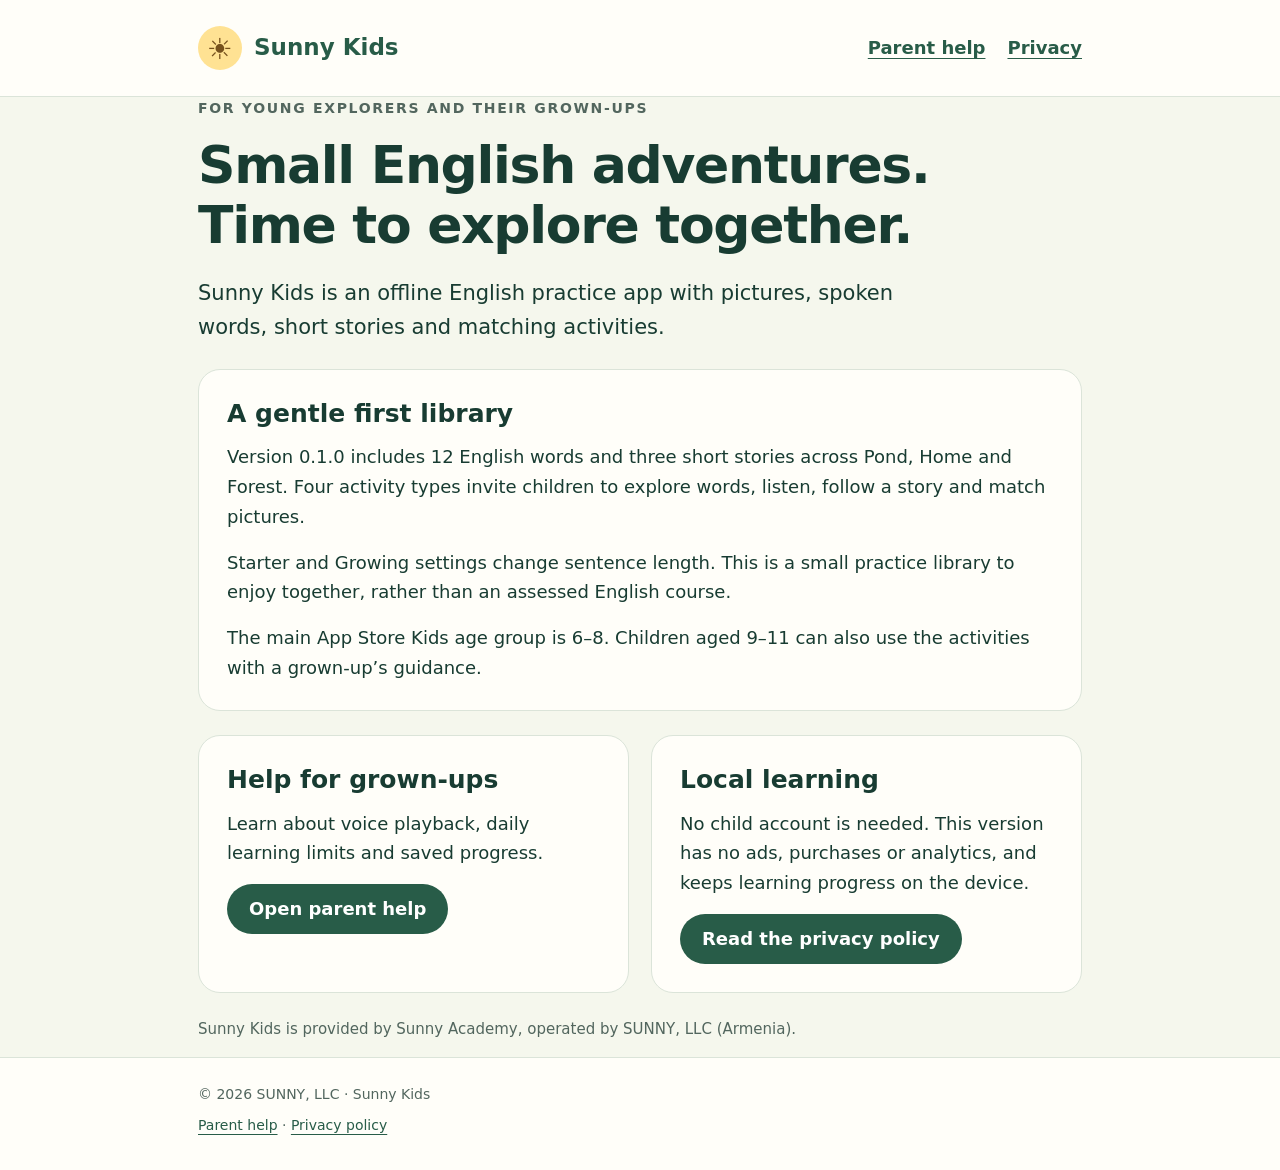
==== index.html @ bbb5a146 "Publish Sunny Kids privacy and parent support pages" ====
<!doctype html>
<html lang="en">
<head><meta charset="utf-8"><meta name="viewport" content="width=device-width,initial-scale=1"><meta name="description" content="Sunny Kids: a small offline English practice library for children, with parent help and a clear privacy policy."><title>Sunny Kids · English adventures</title><link rel="stylesheet" href="styles.css"></head>
<body>
<a class="skip" href="#main">Skip to content</a>
<header><div class="wrap header"><a class="brand" href="./"><span class="sun" aria-hidden="true">☀</span>Sunny Kids</a><nav aria-label="Main navigation"><a href="support/">Parent help</a><a href="privacy/">Privacy</a></nav></div></header>
<main id="main" class="wrap">
<p class="eyebrow">For young explorers and their grown-ups</p>
<h1>Small English adventures.<br>Time to explore together.</h1>
<p class="intro">Sunny Kids is an offline English practice app with pictures, spoken words, short stories and matching activities.</p>
<section class="card"><h2>A gentle first library</h2><p>Version 0.1.0 includes 12 English words and three short stories across Pond, Home and Forest. Four activity types invite children to explore words, listen, follow a story and match pictures.</p><p>Starter and Growing settings change sentence length. This is a small practice library to enjoy together, rather than an assessed English course.</p><p>The main App Store Kids age group is 6–8. Children aged 9–11 can also use the activities with a grown-up’s guidance.</p></section>
<div class="grid"><section class="card"><h2>Help for grown-ups</h2><p>Learn about voice playback, daily learning limits and saved progress.</p><a class="button" href="support/">Open parent help</a></section><section class="card"><h2>Local learning</h2><p>No child account is needed. This version has no ads, purchases or analytics, and keeps learning progress on the device.</p><a class="button" href="privacy/">Read the privacy policy</a></section></div>
<p class="meta" style="margin-top:24px">Sunny Kids is provided by Sunny Academy, operated by SUNNY, LLC (Armenia).</p>
</main>
<footer><div class="wrap"><p>© 2026 SUNNY, LLC · Sunny Kids</p><p><a href="support/">Parent help</a> · <a href="privacy/">Privacy policy</a></p></div></footer>
</body></html>
---- styles.css ----
:root{color-scheme:light;--ink:#183c32;--muted:#52665e;--green:#285c48;--paper:#fffef9;--line:#dbe4d9;--sun:#ffe293}
*{box-sizing:border-box}html{scroll-behavior:smooth}body{margin:0;background:#f5f7ed;color:var(--ink);font-family:system-ui,-apple-system,BlinkMacSystemFont,"Segoe UI",sans-serif;font-size:18px;line-height:1.65}a{color:var(--green);text-underline-offset:4px}a:hover{text-decoration-thickness:2px}a:focus-visible{outline:3px solid #a16600;outline-offset:5px;border-radius:3px}.skip{position:absolute;top:-100px;left:20px;background:white;padding:12px;z-index:2}.skip:focus{top:12px}.wrap{max-width:940px;margin:auto;padding:0 28px}header{background:var(--paper);border-bottom:1px solid var(--line)}.header{display:flex;align-items:center;justify-content:space-between;gap:22px;min-height:96px;flex-wrap:wrap;padding-top:16px;padding-bottom:16px}.brand{display:flex;gap:12px;align-items:center;font-size:23px;font-weight:800;text-decoration:none}.sun{background:var(--sun);border-radius:50%;width:44px;height:44px;display:grid;place-items:center;font-size:29px;color:#76511d}nav{display:flex;gap:22px;flex-wrap:wrap}nav a{min-height:44px;display:inline-flex;align-items:center;font-weight:650}nav a[aria-current=page]{text-decoration-thickness:3px}main{padding-top:48px;padding-bottom:52px}.eyebrow{font-size:14px;text-transform:uppercase;letter-spacing:.12em;font-weight:750;color:var(--muted)}h1{font-size:clamp(34px,6vw,52px);line-height:1.15;letter-spacing:-.025em;margin:12px 0 20px}h2{font-size:25px;line-height:1.3;margin:0 0 12px}p{margin:0 0 16px}.intro{font-size:21px;max-width:740px}.meta{color:var(--muted);font-size:15px}.card{background:var(--paper);border:1px solid var(--line);border-radius:22px;padding:28px;margin-top:24px}.card p:last-child,.card ul:last-child,.card ol:last-child{margin-bottom:0}.grid{display:grid;grid-template-columns:1fr 1fr;gap:22px}.button{display:inline-flex;align-items:center;justify-content:center;min-height:48px;padding:10px 22px;border-radius:28px;background:var(--green);color:white;font-weight:700;text-decoration:none}.note{border-left:4px solid #cfa74c;padding-left:18px;color:var(--muted)}li{padding-bottom:8px}ul,ol{padding-left:25px}.contact{overflow-wrap:anywhere}footer{background:var(--paper);border-top:1px solid var(--line);padding:25px 0;color:var(--muted);font-size:14px}footer p{margin-bottom:8px}@media(max-width:600px){.wrap{padding-left:20px;padding-right:20px}.header{gap:10px}.grid{grid-template-columns:1fr;gap:0}.card{padding:22px}main{padding-top:32px}nav{gap:18px}.intro{font-size:19px}}@media(prefers-reduced-motion:reduce){html{scroll-behavior:auto}}
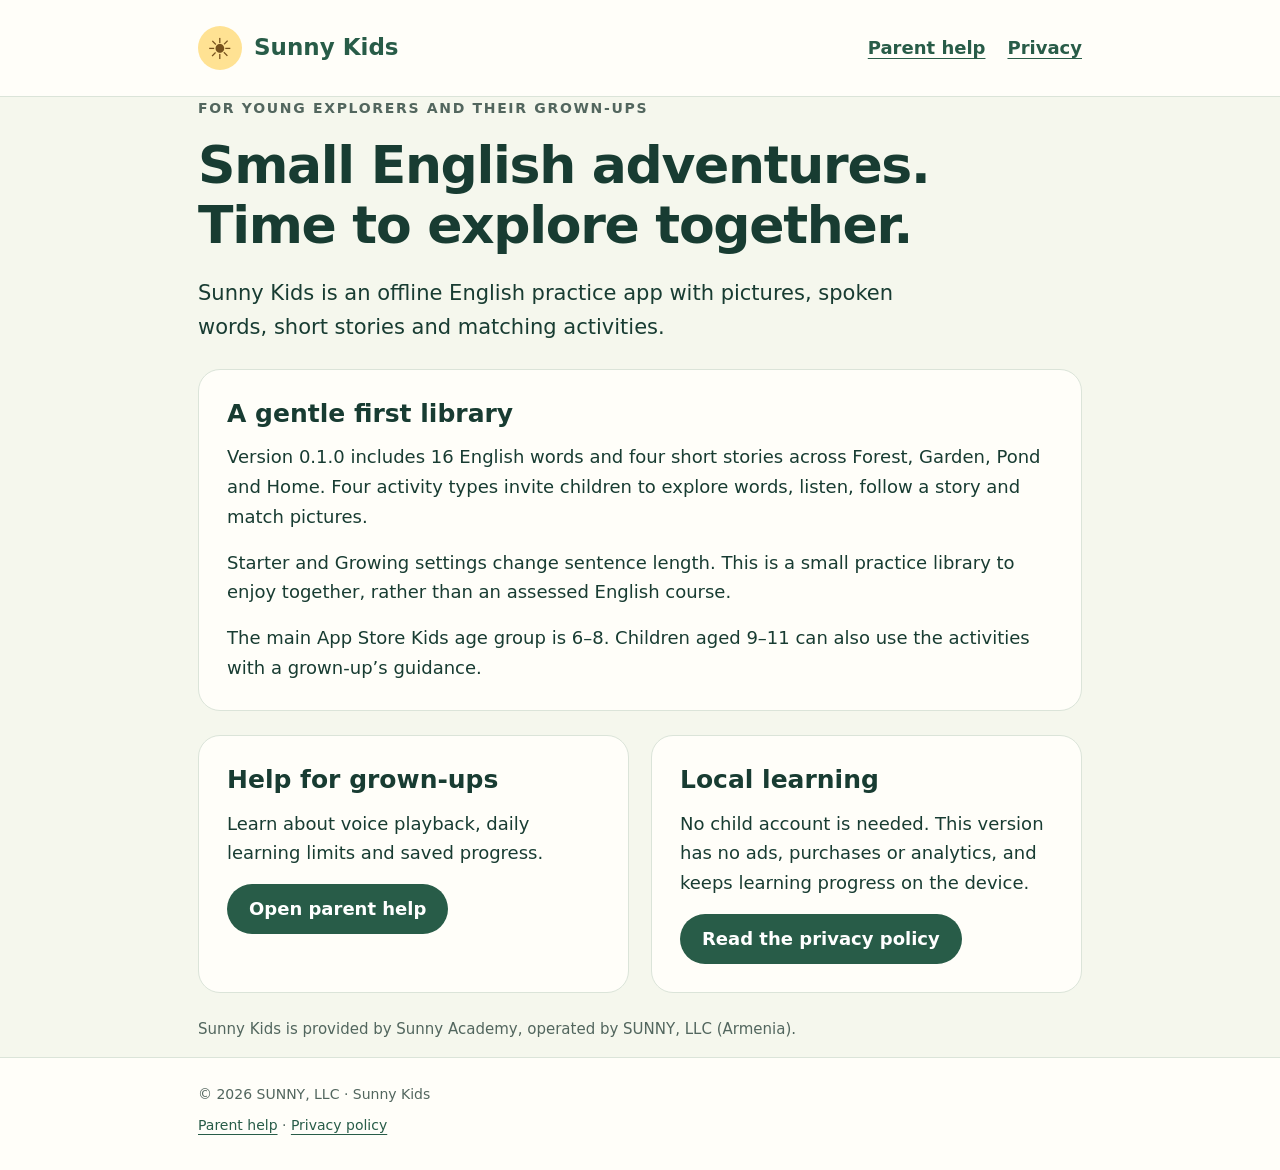
==== commit 9c5bbf47: "Describe the expanded four-world learning library" ====
--- a/index.html
+++ b/index.html
@@ -8,7 +8,7 @@
 <p class="eyebrow">For young explorers and their grown-ups</p>
 <h1>Small English adventures.<br>Time to explore together.</h1>
 <p class="intro">Sunny Kids is an offline English practice app with pictures, spoken words, short stories and matching activities.</p>
-<section class="card"><h2>A gentle first library</h2><p>Version 0.1.0 includes 12 English words and three short stories across Pond, Home and Forest. Four activity types invite children to explore words, listen, follow a story and match pictures.</p><p>Starter and Growing settings change sentence length. This is a small practice library to enjoy together, rather than an assessed English course.</p><p>The main App Store Kids age group is 6–8. Children aged 9–11 can also use the activities with a grown-up’s guidance.</p></section>
+<section class="card"><h2>A gentle first library</h2><p>Version 0.1.0 includes 16 English words and four short stories across Forest, Garden, Pond and Home. Four activity types invite children to explore words, listen, follow a story and match pictures.</p><p>Starter and Growing settings change sentence length. This is a small practice library to enjoy together, rather than an assessed English course.</p><p>The main App Store Kids age group is 6–8. Children aged 9–11 can also use the activities with a grown-up’s guidance.</p></section>
 <div class="grid"><section class="card"><h2>Help for grown-ups</h2><p>Learn about voice playback, daily learning limits and saved progress.</p><a class="button" href="support/">Open parent help</a></section><section class="card"><h2>Local learning</h2><p>No child account is needed. This version has no ads, purchases or analytics, and keeps learning progress on the device.</p><a class="button" href="privacy/">Read the privacy policy</a></section></div>
 <p class="meta" style="margin-top:24px">Sunny Kids is provided by Sunny Academy, operated by SUNNY, LLC (Armenia).</p>
 </main>
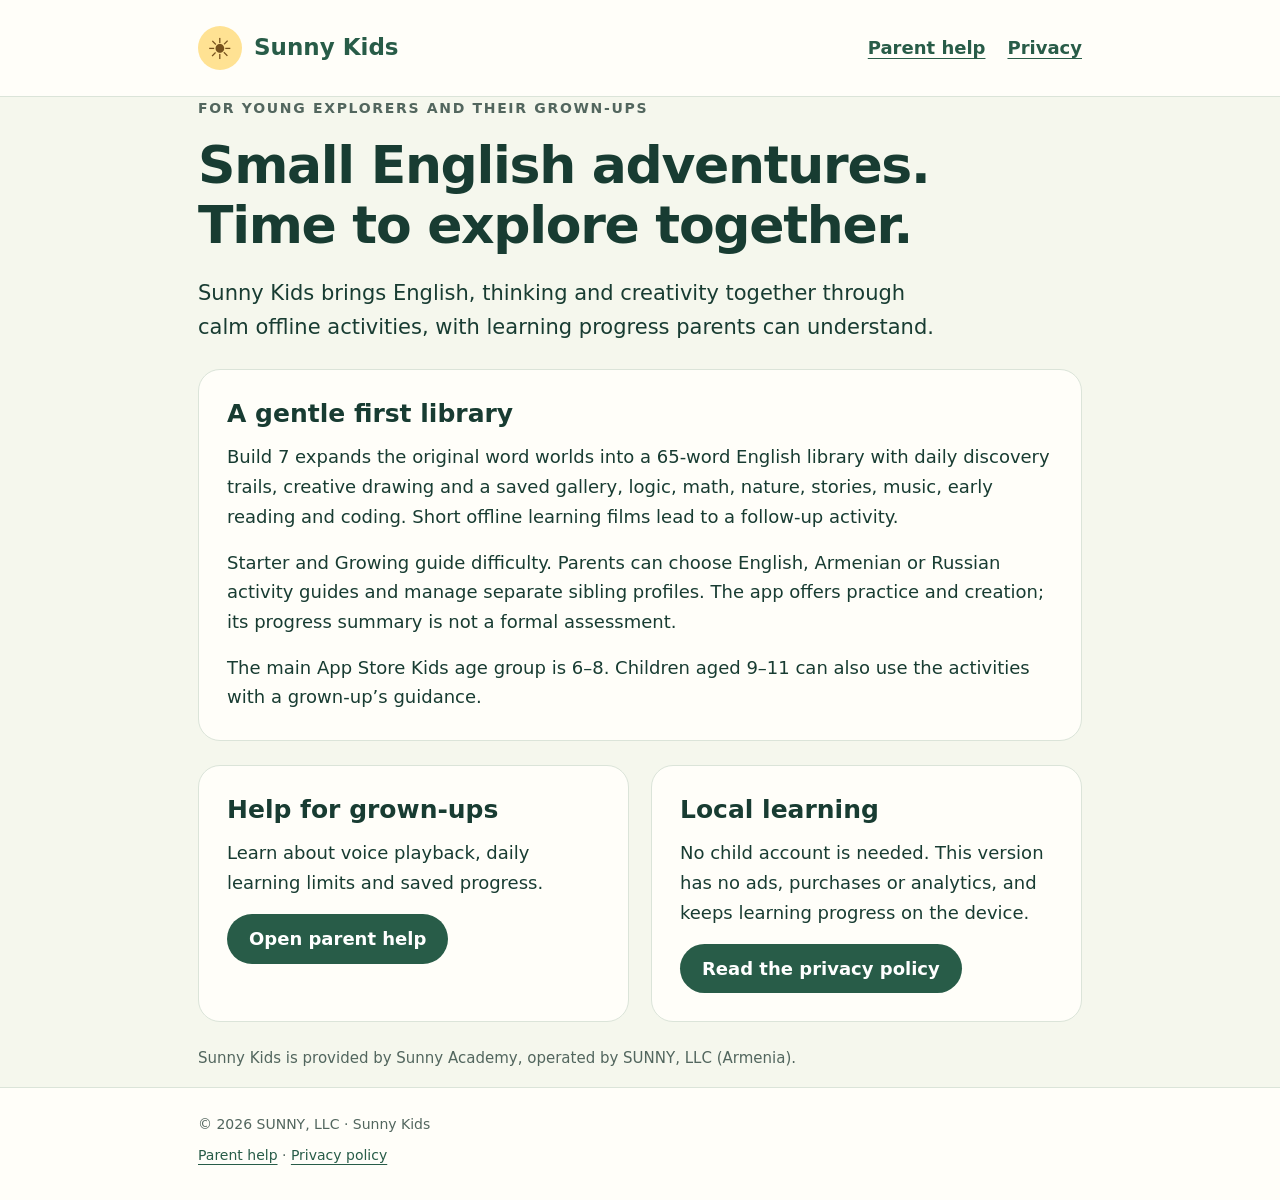
==== commit 8cd73f15: "Explain expanded offline learning and optional local voice practice" ====
--- a/index.html
+++ b/index.html
@@ -1,14 +1,14 @@
 <!doctype html>
 <html lang="en">
-<head><meta charset="utf-8"><meta name="viewport" content="width=device-width,initial-scale=1"><meta name="description" content="Sunny Kids: a small offline English practice library for children, with parent help and a clear privacy policy."><title>Sunny Kids · English adventures</title><link rel="stylesheet" href="styles.css"></head>
+<head><meta charset="utf-8"><meta name="viewport" content="width=device-width,initial-scale=1"><meta name="description" content="Sunny Kids: offline English, thinking and creative activities for children, with parent help and local progress."><title>Sunny Kids · English adventures</title><link rel="stylesheet" href="styles.css"></head>
 <body>
 <a class="skip" href="#main">Skip to content</a>
 <header><div class="wrap header"><a class="brand" href="./"><span class="sun" aria-hidden="true">☀</span>Sunny Kids</a><nav aria-label="Main navigation"><a href="support/">Parent help</a><a href="privacy/">Privacy</a></nav></div></header>
 <main id="main" class="wrap">
 <p class="eyebrow">For young explorers and their grown-ups</p>
 <h1>Small English adventures.<br>Time to explore together.</h1>
-<p class="intro">Sunny Kids is an offline English practice app with pictures, spoken words, short stories and matching activities.</p>
-<section class="card"><h2>A gentle first library</h2><p>Version 0.1.0 includes 16 English words and four short stories across Forest, Garden, Pond and Home. Four activity types invite children to explore words, listen, follow a story and match pictures.</p><p>Starter and Growing settings change sentence length. This is a small practice library to enjoy together, rather than an assessed English course.</p><p>The main App Store Kids age group is 6–8. Children aged 9–11 can also use the activities with a grown-up’s guidance.</p></section>
+<p class="intro">Sunny Kids brings English, thinking and creativity together through calm offline activities, with learning progress parents can understand.</p>
+<section class="card"><h2>A gentle first library</h2><p>Build 7 expands the original word worlds into a 65-word English library with daily discovery trails, creative drawing and a saved gallery, logic, math, nature, stories, music, early reading and coding. Short offline learning films lead to a follow-up activity.</p><p>Starter and Growing guide difficulty. Parents can choose English, Armenian or Russian activity guides and manage separate sibling profiles. The app offers practice and creation; its progress summary is not a formal assessment.</p><p>The main App Store Kids age group is 6–8. Children aged 9–11 can also use the activities with a grown-up’s guidance.</p></section>
 <div class="grid"><section class="card"><h2>Help for grown-ups</h2><p>Learn about voice playback, daily learning limits and saved progress.</p><a class="button" href="support/">Open parent help</a></section><section class="card"><h2>Local learning</h2><p>No child account is needed. This version has no ads, purchases or analytics, and keeps learning progress on the device.</p><a class="button" href="privacy/">Read the privacy policy</a></section></div>
 <p class="meta" style="margin-top:24px">Sunny Kids is provided by Sunny Academy, operated by SUNNY, LLC (Armenia).</p>
 </main>
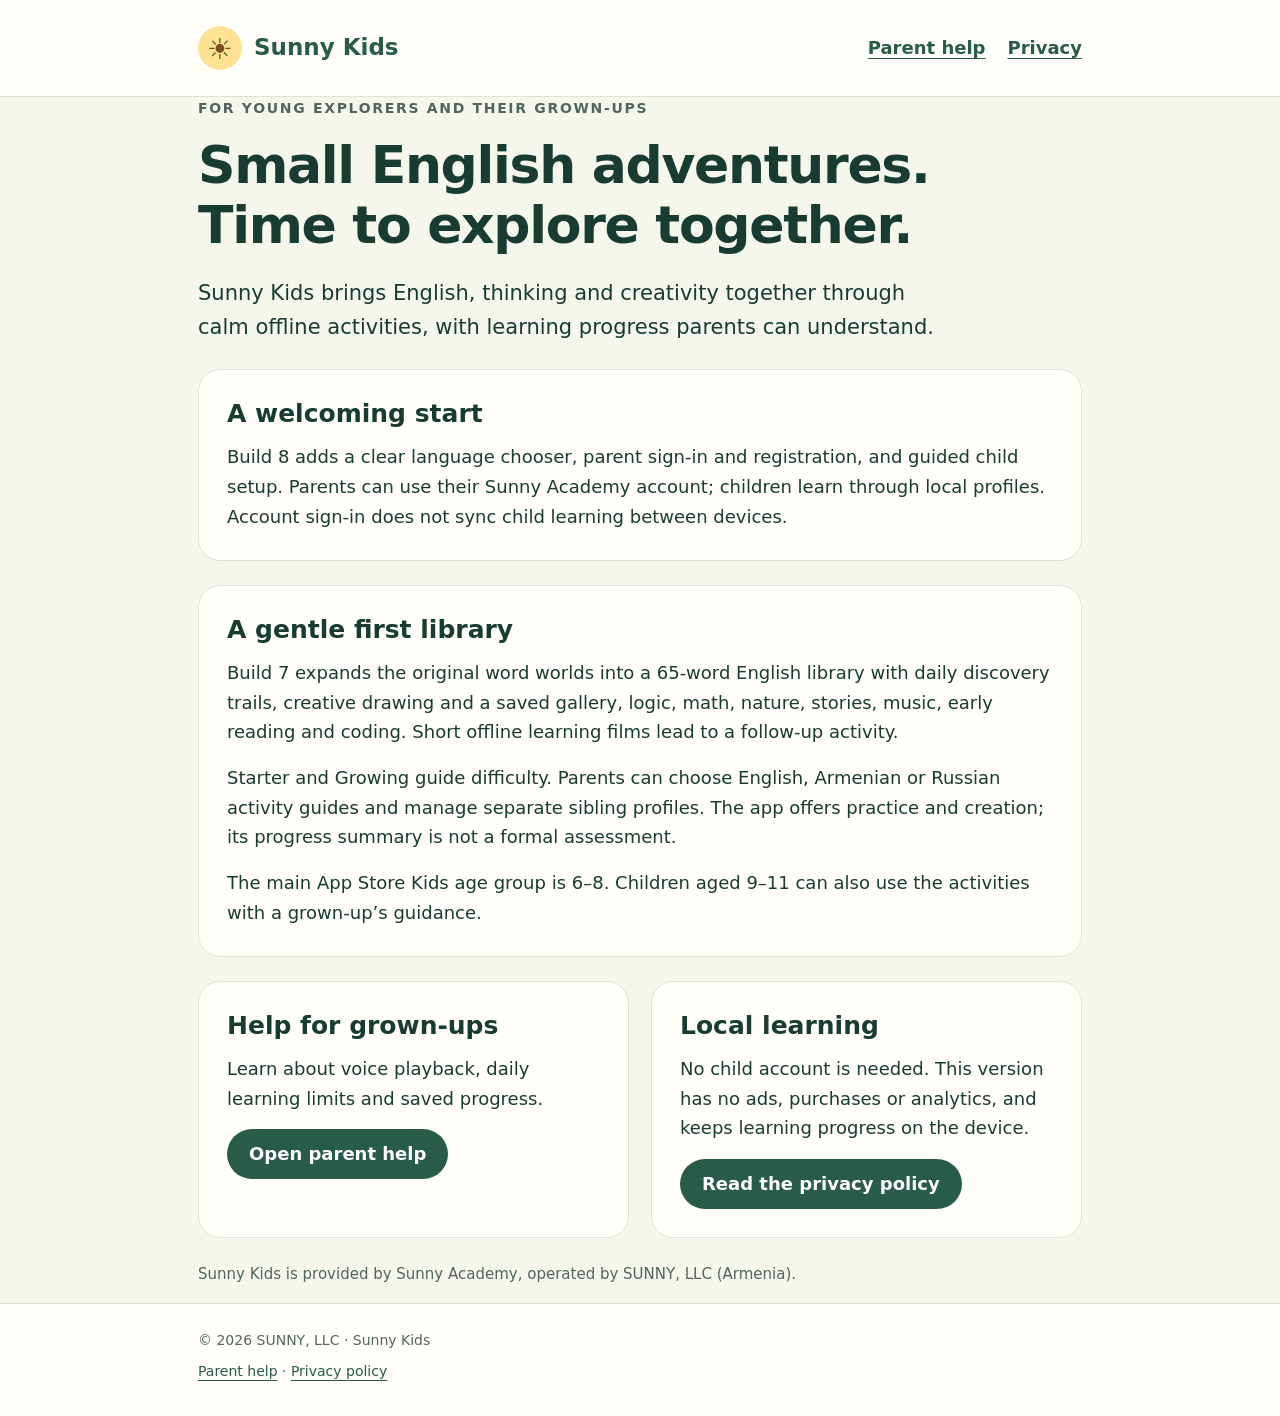
==== commit 5c9e39fa: "Explain parent accounts and build 8 setup" ====
--- a/index.html
+++ b/index.html
@@ -8,6 +8,7 @@
 <p class="eyebrow">For young explorers and their grown-ups</p>
 <h1>Small English adventures.<br>Time to explore together.</h1>
 <p class="intro">Sunny Kids brings English, thinking and creativity together through calm offline activities, with learning progress parents can understand.</p>
+<section class="card"><h2>A welcoming start</h2><p>Build 8 adds a clear language chooser, parent sign-in and registration, and guided child setup. Parents can use their Sunny Academy account; children learn through local profiles. Account sign-in does not sync child learning between devices.</p></section>
 <section class="card"><h2>A gentle first library</h2><p>Build 7 expands the original word worlds into a 65-word English library with daily discovery trails, creative drawing and a saved gallery, logic, math, nature, stories, music, early reading and coding. Short offline learning films lead to a follow-up activity.</p><p>Starter and Growing guide difficulty. Parents can choose English, Armenian or Russian activity guides and manage separate sibling profiles. The app offers practice and creation; its progress summary is not a formal assessment.</p><p>The main App Store Kids age group is 6–8. Children aged 9–11 can also use the activities with a grown-up’s guidance.</p></section>
 <div class="grid"><section class="card"><h2>Help for grown-ups</h2><p>Learn about voice playback, daily learning limits and saved progress.</p><a class="button" href="support/">Open parent help</a></section><section class="card"><h2>Local learning</h2><p>No child account is needed. This version has no ads, purchases or analytics, and keeps learning progress on the device.</p><a class="button" href="privacy/">Read the privacy policy</a></section></div>
 <p class="meta" style="margin-top:24px">Sunny Kids is provided by Sunny Academy, operated by SUNNY, LLC (Armenia).</p>
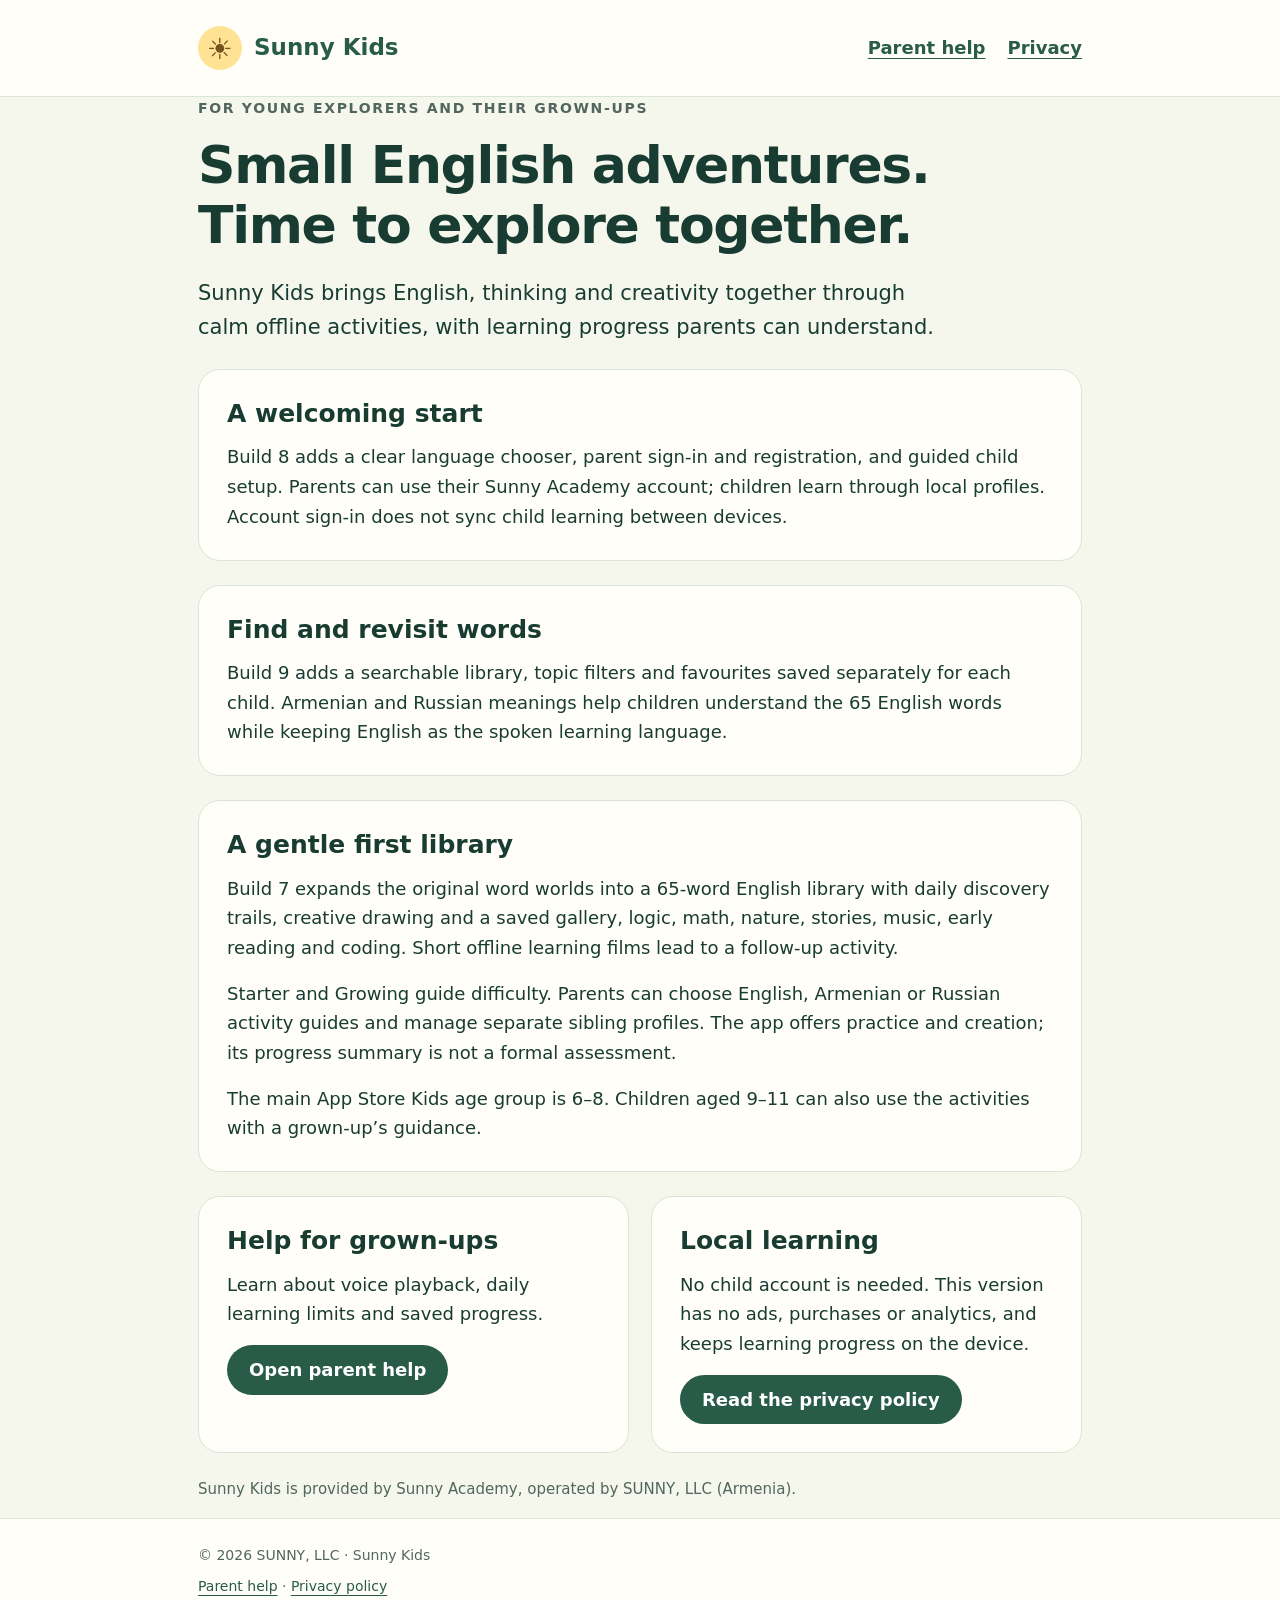
==== commit c6eeed25: "Add word library and local favourites help" ====
--- a/index.html
+++ b/index.html
@@ -9,6 +9,7 @@
 <h1>Small English adventures.<br>Time to explore together.</h1>
 <p class="intro">Sunny Kids brings English, thinking and creativity together through calm offline activities, with learning progress parents can understand.</p>
 <section class="card"><h2>A welcoming start</h2><p>Build 8 adds a clear language chooser, parent sign-in and registration, and guided child setup. Parents can use their Sunny Academy account; children learn through local profiles. Account sign-in does not sync child learning between devices.</p></section>
+<section class="card"><h2>Find and revisit words</h2><p>Build 9 adds a searchable library, topic filters and favourites saved separately for each child. Armenian and Russian meanings help children understand the 65 English words while keeping English as the spoken learning language.</p></section>
 <section class="card"><h2>A gentle first library</h2><p>Build 7 expands the original word worlds into a 65-word English library with daily discovery trails, creative drawing and a saved gallery, logic, math, nature, stories, music, early reading and coding. Short offline learning films lead to a follow-up activity.</p><p>Starter and Growing guide difficulty. Parents can choose English, Armenian or Russian activity guides and manage separate sibling profiles. The app offers practice and creation; its progress summary is not a formal assessment.</p><p>The main App Store Kids age group is 6–8. Children aged 9–11 can also use the activities with a grown-up’s guidance.</p></section>
 <div class="grid"><section class="card"><h2>Help for grown-ups</h2><p>Learn about voice playback, daily learning limits and saved progress.</p><a class="button" href="support/">Open parent help</a></section><section class="card"><h2>Local learning</h2><p>No child account is needed. This version has no ads, purchases or analytics, and keeps learning progress on the device.</p><a class="button" href="privacy/">Read the privacy policy</a></section></div>
 <p class="meta" style="margin-top:24px">Sunny Kids is provided by Sunny Academy, operated by SUNNY, LLC (Armenia).</p>
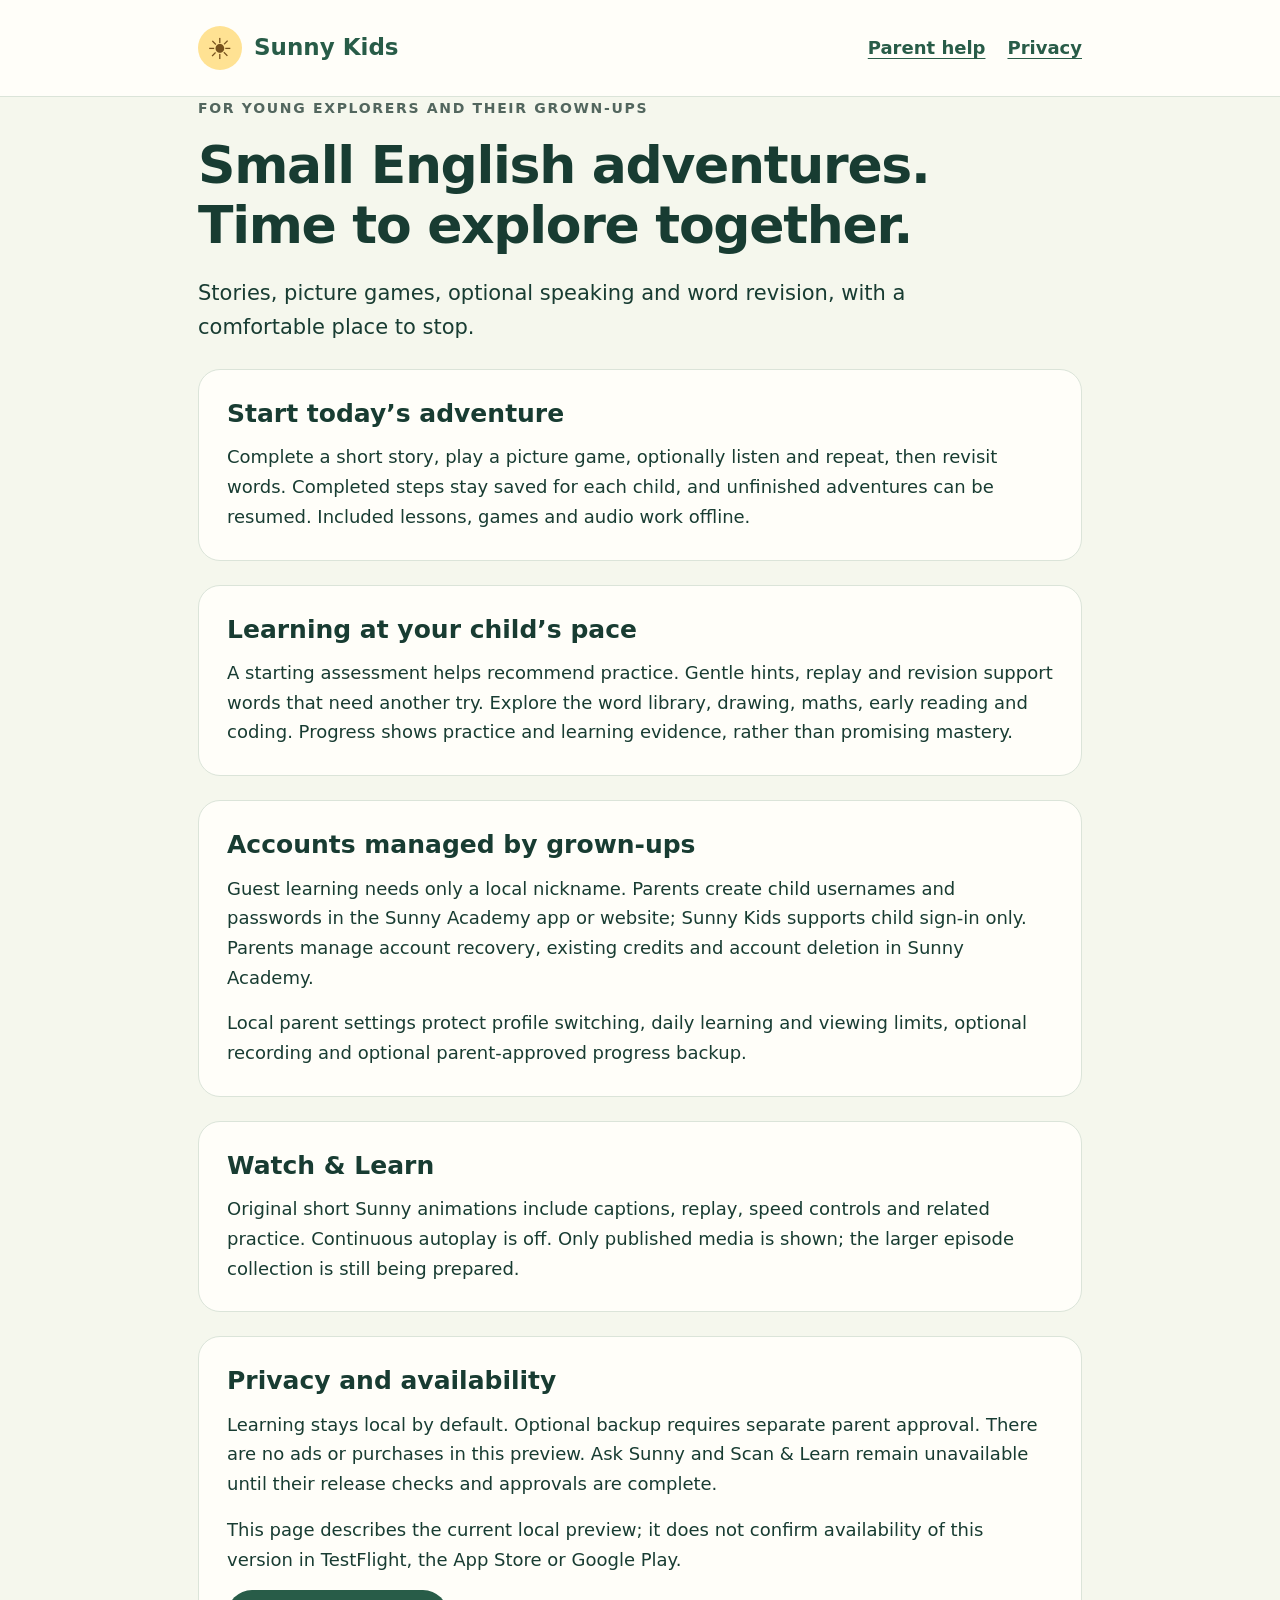
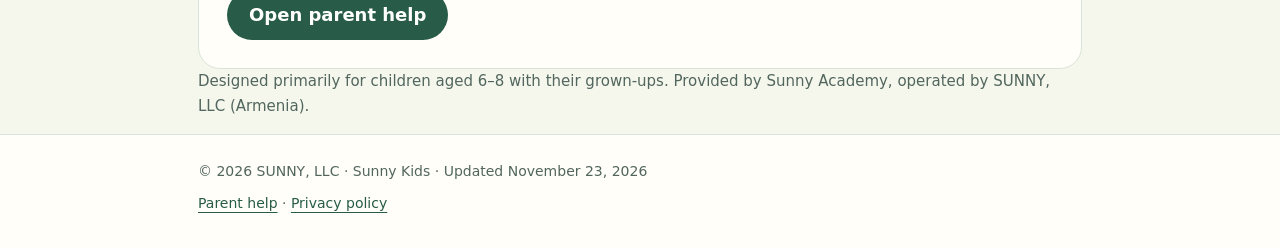
==== commit baee814e: "Update Sunny Kids learning, account and privacy guidance" ====
--- a/index.html
+++ b/index.html
@@ -1,18 +1,14 @@
 <!doctype html>
 <html lang="en">
-<head><meta charset="utf-8"><meta name="viewport" content="width=device-width,initial-scale=1"><meta name="description" content="Sunny Kids: offline English, thinking and creative activities for children, with parent help and local progress."><title>Sunny Kids · English adventures</title><link rel="stylesheet" href="styles.css"></head>
+<head><meta charset="utf-8"><meta name="viewport" content="width=device-width,initial-scale=1"><meta name="description" content="Sunny Kids: offline English adventures, child profiles, parent controls and optional learning backup."><title>English adventures · Sunny Kids</title><link rel="stylesheet" href="styles.css"></head>
 <body>
 <a class="skip" href="#main">Skip to content</a>
-<header><div class="wrap header"><a class="brand" href="./"><span class="sun" aria-hidden="true">☀</span>Sunny Kids</a><nav aria-label="Main navigation"><a href="support/">Parent help</a><a href="privacy/">Privacy</a></nav></div></header>
-<main id="main" class="wrap">
-<p class="eyebrow">For young explorers and their grown-ups</p>
-<h1>Small English adventures.<br>Time to explore together.</h1>
-<p class="intro">Sunny Kids brings English, thinking and creativity together through calm offline activities, with learning progress parents can understand.</p>
-<section class="card"><h2>A welcoming start</h2><p>Build 8 adds a clear language chooser, parent sign-in and registration, and guided child setup. Parents can use their Sunny Academy account; children learn through local profiles. Account sign-in does not sync child learning between devices.</p></section>
-<section class="card"><h2>Find and revisit words</h2><p>Build 9 adds a searchable library, topic filters and favourites saved separately for each child. Armenian and Russian meanings help children understand the 65 English words while keeping English as the spoken learning language.</p></section>
-<section class="card"><h2>A gentle first library</h2><p>Build 7 expands the original word worlds into a 65-word English library with daily discovery trails, creative drawing and a saved gallery, logic, math, nature, stories, music, early reading and coding. Short offline learning films lead to a follow-up activity.</p><p>Starter and Growing guide difficulty. Parents can choose English, Armenian or Russian activity guides and manage separate sibling profiles. The app offers practice and creation; its progress summary is not a formal assessment.</p><p>The main App Store Kids age group is 6–8. Children aged 9–11 can also use the activities with a grown-up’s guidance.</p></section>
-<div class="grid"><section class="card"><h2>Help for grown-ups</h2><p>Learn about voice playback, daily learning limits and saved progress.</p><a class="button" href="support/">Open parent help</a></section><section class="card"><h2>Local learning</h2><p>No child account is needed. This version has no ads, purchases or analytics, and keeps learning progress on the device.</p><a class="button" href="privacy/">Read the privacy policy</a></section></div>
-<p class="meta" style="margin-top:24px">Sunny Kids is provided by Sunny Academy, operated by SUNNY, LLC (Armenia).</p>
-</main>
-<footer><div class="wrap"><p>© 2026 SUNNY, LLC · Sunny Kids</p><p><a href="support/">Parent help</a> · <a href="privacy/">Privacy policy</a></p></div></footer>
+<header><div class="wrap header"><a class="brand" href="./"><span class="sun" aria-hidden="true">☀</span>Sunny Kids</a><nav aria-label="Main navigation"><a href="./support/">Parent help</a><a href="./privacy/">Privacy</a></nav></div></header>
+<main id="main" class="wrap"><p class="eyebrow">For young explorers and their grown-ups</p><h1>Small English adventures.<br>Time to explore together.</h1><p class="intro">Stories, picture games, optional speaking and word revision, with a comfortable place to stop.</p><section class="card"><h2>Start today’s adventure</h2><p>Complete a short story, play a picture game, optionally listen and repeat, then revisit words. Completed steps stay saved for each child, and unfinished adventures can be resumed. Included lessons, games and audio work offline.</p></section>
+<section class="card"><h2>Learning at your child’s pace</h2><p>A starting assessment helps recommend practice. Gentle hints, replay and revision support words that need another try. Explore the word library, drawing, maths, early reading and coding. Progress shows practice and learning evidence, rather than promising mastery.</p></section>
+<section class="card"><h2>Accounts managed by grown-ups</h2><p>Guest learning needs only a local nickname. Parents create child usernames and passwords in the Sunny Academy app or website; Sunny Kids supports child sign-in only. Parents manage account recovery, existing credits and account deletion in Sunny Academy.</p><p>Local parent settings protect profile switching, daily learning and viewing limits, optional recording and optional parent-approved progress backup.</p></section>
+<section class="card"><h2>Watch &amp; Learn</h2><p>Original short Sunny animations include captions, replay, speed controls and related practice. Continuous autoplay is off. Only published media is shown; the larger episode collection is still being prepared.</p></section>
+<section class="card"><h2>Privacy and availability</h2><p>Learning stays local by default. Optional backup requires separate parent approval. There are no ads or purchases in this preview. Ask Sunny and Scan &amp; Learn remain unavailable until their release checks and approvals are complete.</p><p>This page describes the current local preview; it does not confirm availability of this version in TestFlight, the App Store or Google Play.</p><a class="button" href="support/">Open parent help</a></section>
+<p class="meta">Designed primarily for children aged 6–8 with their grown-ups. Provided by Sunny Academy, operated by SUNNY, LLC (Armenia).</p></main>
+<footer><div class="wrap"><p>© 2026 SUNNY, LLC · Sunny Kids · Updated November 23, 2026</p><p><a href="./support/">Parent help</a> · <a href="./privacy/">Privacy policy</a></p></div></footer>
 </body></html>
